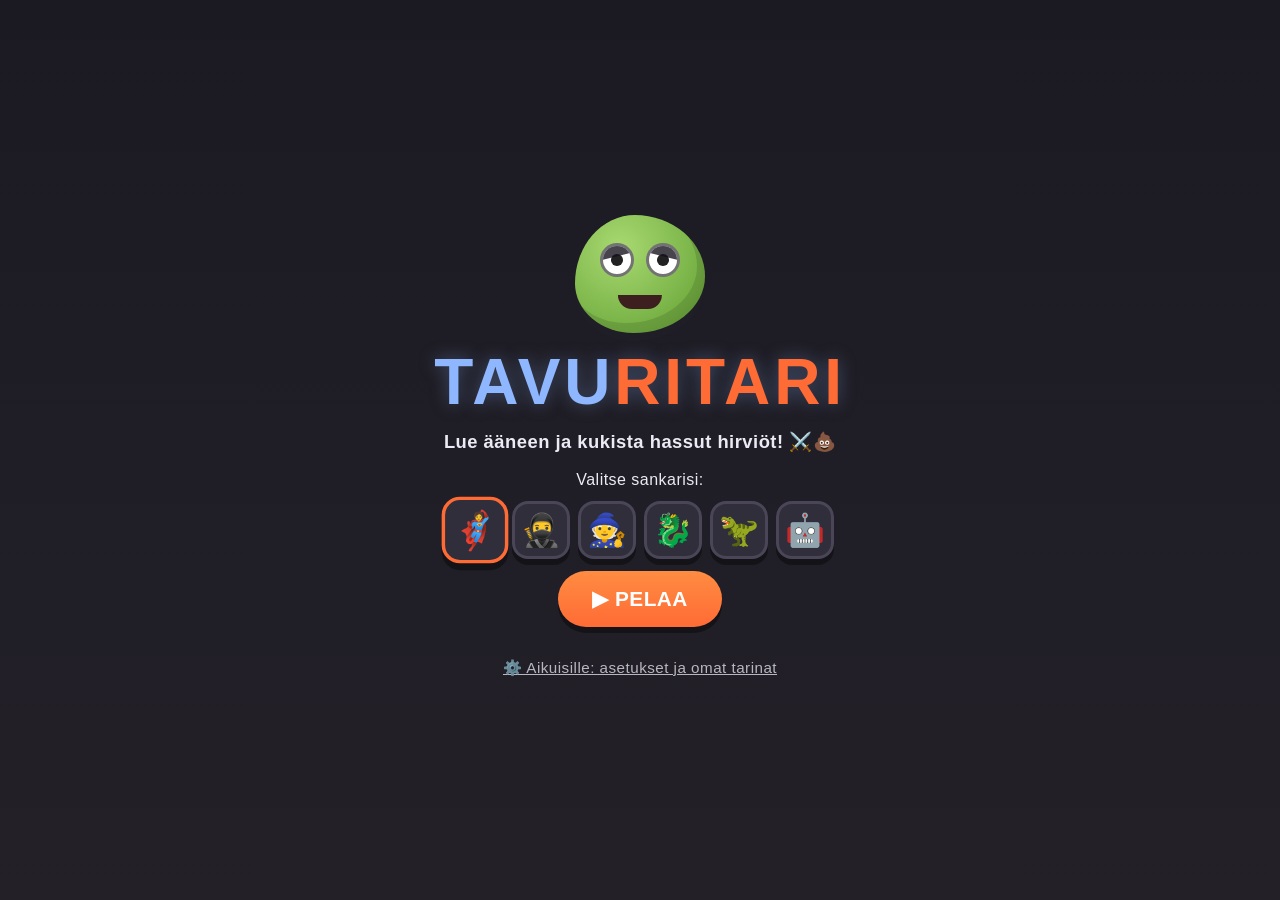
==== index.html @ 2aa35261 "Lisää Tavuritari: lukupeli lukihäiriöiselle lapselle Puheentunnistuksella toimiva taistelupeli, joss" ====
<!DOCTYPE html>
<html lang="fi">
<head>
  <meta charset="utf-8">
  <meta name="viewport" content="width=device-width, initial-scale=1, viewport-fit=cover, user-scalable=no">
  <meta name="description" content="Tavuritari — hauska suomenkielinen lukupeli, jossa kukistetaan hirviöitä lukemalla tavuja, sanoja ja hulluja satuja ääneen.">
  <meta name="apple-mobile-web-app-capable" content="yes">
  <meta name="apple-mobile-web-app-status-bar-style" content="default">
  <meta name="apple-mobile-web-app-title" content="Tavuritari">
  <meta name="theme-color" content="#1b1a22">
  <title>Tavuritari — lue ääneen ja kukista hirviöt!</title>
  <link rel="manifest" href="manifest.webmanifest" data-pwa>
  <link rel="apple-touch-icon" href="icons/ikoni-180.png" data-pwa>
  <link rel="icon" type="image/png" href="icons/ikoni-192.png" data-pwa>
  <link rel="stylesheet" href="tyyli.css">
</head>
<body>

  <!-- ======================= ALKURUUTU ======================= -->
  <section id="alku" class="ruutu nakyy">
    <div class="alku-sisalto">
      <div class="logo-morko morko">
        <div class="morko-vartalo">
          <div class="morko-silmat">
            <div class="morko-silma"><div class="morko-pupilli"></div></div>
            <div class="morko-silma"><div class="morko-pupilli"></div></div>
          </div>
          <div class="morko-suu"></div>
        </div>
      </div>
      <h1>TAVU<span>RITARI</span></h1>
      <p class="alku-kuvaus">Lue ääneen ja kukista hassut hirviöt! ⚔️💩</p>
      <p class="alku-ohje">Valitse sankarisi:</p>
      <div id="avatar-rivi"></div>
      <button id="pelaa-nappi" class="isonappi">▶ PELAA</button>
      <p id="tuki-ilmoitus" class="pikkuteksti"></p>
      <button id="alku-aikuisille" class="linkkinappi">⚙️ Aikuisille: asetukset ja omat tarinat</button>
    </div>
  </section>

  <!-- ======================= PELIRUUTU ======================= -->
  <section id="peli" class="ruutu">

    <header id="ylapalkki">
      <div id="arvonimi-merkki" class="merkki">🧝 Tavutonttu</div>
      <div id="xp-merkki" class="merkki">⭐ 0</div>
      <div class="palkki-napit">
        <button id="reppu-nappi" class="kuvakenappi" aria-label="Aarrereppu">🎒</button>
        <button id="aani-nappi" class="kuvakenappi" aria-label="Äänet päälle tai pois">🔊</button>
        <button id="asetus-nappi" class="kuvakenappi" aria-label="Aikuisten asetukset (pidä pohjassa)">⚙️</button>
      </div>
    </header>

    <main id="pelialue">

      <div id="taistelu">
        <div id="alue-nimi"></div>
        <div id="puhekupla">Hirviö lähestyy!</div>
        <div id="sankari" aria-hidden="true">
          <img id="sankari-kuva" class="sankari-kuva" alt="">
          <span id="sankari-emoji">🦸</span>
        </div>
        <div id="vastustaja-alue">
          <div id="vastustaja-kyltti">
            <div id="vastustaja-nimi">Hirviö</div>
            <div id="vastustaja-hp">
              <div class="hp-palkki"><div id="hp-tayte"></div></div>
              <div id="hp-teksti"></div>
            </div>
          </div>
          <div id="vastustaja" class="morko" data-mieli="perus">
            <img id="vastustaja-kuva" class="morko-kuva" alt="">
            <div class="morko-vartalo">
              <div class="morko-silmat"></div>
              <div class="morko-suu"></div>
            </div>
            <div id="vastustaja-rekvisiitta" class="morko-rekvisiitta"></div>
          </div>
        </div>
      </div>

      <div id="tehtava-alue">
        <div id="tehtava-otsikko">Sano tavu ääneen:</div>
        <div id="tehtava-kortti">
          <div id="tehtava-teksti"></div>
          <div id="tarina-pisteet"></div>
        </div>
        <div id="kuultu"></div>
      </div>

    </main>

    <footer id="ohjaimet">
      <button id="kuuntele-nappi" class="apunappi" aria-label="Kuuntele malli">🔊<br>Kuuntele</button>
      <button id="mikki-nappi" aria-label="Aloita puhuminen">
        <span class="mikki-kuva">🎤</span>
        <span id="mikki-teksti">SANO!</span>
      </button>
      <div id="aikuis-napit" class="piilossa">
        <button id="aikuinen-oikein" class="isonappi vihrea">😃 MENI HYVIN</button>
        <button id="aikuinen-uudestaan" class="isonappi keltainen">🔁 UUDESTAAN</button>
      </div>
      <button id="ohita-nappi" class="apunappi" aria-label="Ohita tehtävä">➡️<br>Ohita</button>
      <button id="pikku-oikein" class="haamunappi" aria-label="Aikuinen: meni oikein">✔ aikuinen:<br>meni oikein</button>
    </footer>

  </section>

  <!-- ======================= PEITTEET ======================= -->

  <div id="voitto" class="peite">
    <div class="peite-kortti juhla">
      <h2 id="voitto-otsikko">Hirviö kukistui!</h2>
      <div id="aarre-emoji" class="jatti-emoji">🧻✨</div>
      <p id="aarre-nimi">Sait aarteen!</p>
      <p id="voitto-xp" class="voitto-xp">+2 ⭐</p>
      <button id="voitto-jatka" class="isonappi">JATKA SEIKKAILUA ⚔️</button>
    </div>
  </div>

  <div id="arvonimi-juhla" class="peite">
    <div class="peite-kortti juhla">
      <h2>🎺 UUSI ARVONIMI! 🎺</h2>
      <div id="arvonimi-emoji" class="jatti-emoji">⚔️</div>
      <p id="arvonimi-teksti">Olet nyt TAVURITARI!</p>
      <button id="arvonimi-jatka" class="isonappi">MAHTAVAA! ▶</button>
    </div>
  </div>

  <div id="aluevaihto" class="peite">
    <div class="peite-kortti juhla">
      <h2>🗝️ UUSI ALUE LÖYTYI!</h2>
      <div id="aluevaihto-emoji" class="jatti-emoji">🚪</div>
      <img id="aluevaihto-ovi" class="ovi-kuva" alt="">
      <p id="aluevaihto-otsikko" class="aluevaihto-otsikko">Varjoisa kirjasto</p>
      <p id="aluevaihto-kuvaus" class="pikkuteksti"></p>
      <button id="aluevaihto-jatka" class="isonappi">ASTU SISÄÄN ⚔️</button>
    </div>
  </div>

  <div id="tarinavalinta" class="peite">
    <div class="peite-kortti">
      <h2>📚 Valitse pomotaistelu!</h2>
      <p class="pikkuteksti">Lue hullu satu virke kerrallaan ja kukista pomo.</p>
      <div id="tarina-lista"></div>
      <button id="tarina-takaisin" class="linkkinappi">⬅ Haluan muita tehtäviä</button>
    </div>
  </div>

  <div id="reppu" class="peite">
    <div class="peite-kortti">
      <h2>🎒 Aarrereppu</h2>
      <div id="reppu-lista"></div>
      <button id="reppu-sulje" class="isonappi">SULJE</button>
    </div>
  </div>

  <div id="mikki-ohje" class="peite">
    <div class="peite-kortti">
      <h2>🎤 Mikrofoni ei ole käytössä</h2>
      <p>Peli ei saanut lupaa kuunnella puhetta, joten se toimii nyt
         <strong>aikuinen kuuntelee</strong> -tilassa: aikuinen kuuntelee
         lukemisen ja painaa 😃- tai 🔁-nappia.</p>
      <p class="pikkuteksti">Luvan saa takaisin Safarin asetuksista:
         aA-kuvake osoiterivillä → Verkkosivuston asetukset → salli Mikrofoni,
         tai iPadin/iPhonen Asetukset → Safari. Puheentunnistus vaatii myös,
         että peli avataan https-osoitteesta.</p>
      <button id="mikki-ohje-sulje" class="isonappi">SELVÄ, JATKETAAN!</button>
    </div>
  </div>

  <div id="vanhemmat" class="peite">
    <div class="peite-kortti vanhemmat-kortti">
      <h2>⚙️ Aikuisten nurkkaus</h2>
      <nav>
        <button data-vali="asetukset" class="valittu">Asetukset</button>
        <button data-vali="sanat">Omat sanat</button>
        <button data-vali="tarinat">Omat tarinat</button>
        <button data-vali="ohjeet">Ohjeet</button>
      </nav>

      <section id="vali-asetukset" class="valilehti nakyy">
        <label class="rivi">
          <input type="checkbox" id="asetus-aanet" checked>
          <span>Ääniefektit</span>
        </label>
        <label class="rivi">
          <input type="checkbox" id="asetus-isot" checked>
          <span>ISOT KIRJAIMET (pois = pienet kirjaimet)</span>
        </label>
        <label class="rivi">
          <input type="checkbox" id="asetus-aikuistila">
          <span>Aikuinen kuuntelee -tila (ei puheentunnistusta: aikuinen
            arvioi lukemisen napeilla)</span>
        </label>
        <label class="rivi">
          <span>Lukutaso nyt:</span>
          <select id="asetus-taso">
            <option value="1">1 — lyhyet tavut (KA)</option>
            <option value="2">2 — isot tavut (KAK)</option>
            <option value="3">3 — sanat tavuittain (KAK-KA)</option>
            <option value="4">4 — pitkät sanat tavuittain</option>
            <option value="5">5 — sanat ilman tavuviivoja</option>
            <option value="6">6 — lyhyet lauseet</option>
            <option value="7">7 — pitkät lauseet</option>
            <option value="8">8 — sadut (pomotaistelut)</option>
          </select>
        </label>
        <p class="vanhemmat-vihje">Taso mukautuu itsestään pelin aikana:
          kolme sujuvaa suoritusta nostaa tasoa, kaksi hankalaa laskee.
          Tästä voi silti hypätä suoraan haluttuun tasoon.</p>
        <button id="nollaa-nappi" class="linkkinappi vaara">🗑 Nollaa edistyminen</button>
      </section>

      <section id="vali-sanat" class="valilehti">
        <p class="vanhemmat-vihje">Kirjoita omia sanoja, yksi per rivi.
          Peli tavuttaa ne itse — tai merkitse tavut viivoilla (kis-sa).
          Sanat sekoittuvat pelin omiin sanoihin.</p>
        <textarea id="omat-sanat-teksti" rows="8" placeholder="kakkakäärme&#10;pissapossu&#10;mahtimainen"></textarea>
        <button id="omat-sanat-tallenna" class="isonappi">💾 Tallenna sanat</button>
      </section>

      <section id="vali-tarinat" class="valilehti">
        <p class="vanhemmat-vihje">Kirjoita tai liitä oma hullu satu.
          Peli jakaa sen virkkeisiin pisteiden kohdalta — jokainen virke on
          yksi osuma pomoon. Lyhyet virkkeet (3–6 sanaa) toimivat parhaiten.</p>
        <input id="oma-tarina-nimi" type="text" placeholder="Tarinan nimi (esim. Kakkavuori)">
        <input id="oma-tarina-emoji" type="text" placeholder="Tunnuskuva-emoji (esim. 💩🗻)">
        <textarea id="oma-tarina-teksti" rows="7" placeholder="Olipa kerran vuori. Se oli tehty kakasta. ..."></textarea>
        <button id="oma-tarina-tallenna" class="isonappi">💾 Tallenna tarina</button>
        <div id="omat-tarinat-lista"></div>
      </section>

      <section id="vali-ohjeet" class="valilehti">
        <p><strong>Näin peli toimii:</strong> lapsi lukee näytön "loitsun"
          ääneen ja painaa mikrofoninappia. Puheentunnistus tarkistaa
          lukemisen — jokainen onnistunut luku on osuma hirviöön.</p>
        <p><strong>Vaikeus mukautuu itsestään:</strong> jos lukeminen sujuu,
          tehtävät vaikeutuvat (tavut → sanat → lauseet → sadut). Jos tulee
          hankalaa, peli helpottaa ja pilkkoo tehtävän paloihin. Sankaritaso
          ja tähdet eivät koskaan laske.</p>
        <p><strong>Puheentunnistus</strong> vaatii mikrofoniluvan ja
          https-osoitteen. Se on tarkoituksella armollinen — ja aikuinen voi
          aina hyväksyä suorituksen ✔-napilla, jos kone kuuli väärin.</p>
        <p><strong>Ilman mikrofonia</strong> voi pelata "aikuinen kuuntelee"
          -tilassa: aikuinen kuuntelee ja painaa 😃 tai 🔁.</p>
        <p class="pikkuteksti">Lisää sisältöä voi tehdä tässä paneelissa tai
          muokkaamalla tiedostoa <code>js/sisalto.js</code> — sinne voi
          lisätä myös hirviöitä, aarteita ja vitsejä.</p>
      </section>

      <button id="vanhemmat-sulje" class="isonappi">✔ VALMIS</button>
    </div>
  </div>

  <div id="toast"></div>
  <div id="konfetti-alusta" aria-hidden="true"></div>

  <script src="js/tavutus.js"></script>
  <script src="js/vertailu.js"></script>
  <script src="js/sisalto.js"></script>
  <script src="js/aanet.js"></script>
  <script src="js/puhe.js"></script>
  <script src="js/peli.js"></script>
  <script>
    // Service worker vain kun peli on omalla palvelimellaan (ei yhden
    // tiedoston versiossa). Mahdollistaa pelaamisen ilman nettiyhteyttä.
    if (!window.YKSITIEDOSTO && "serviceWorker" in navigator && location.protocol === "https:") {
      navigator.serviceWorker.register("sw.js").catch(function () {});
    }
  </script>
</body>
</html>
---- tyyli.css ----
/* =====================================================================
   TAVURITARI — tyylit
   Iso ja selkeä teksti, isot napit, kirkkaat värit. Kirjainväli on
   hieman tavallista suurempi, mikä helpottaa lukihäiriöistä lukijaa.
   ===================================================================== */

* { margin: 0; padding: 0; box-sizing: border-box; }

/* Kirotun koulun tumma väriteema. Lukukortti on tarkoituksella VAALEA
   ja hehkuva kuin taikakirja — iso tumma teksti vaalealla pohjalla on
   lukihäiriöiselle selkeintä luettavaa. */
:root {
  --tausta1: #1b1a22;
  --tausta2: #232028;
  --paneeli: #312e3c;
  --paneeli-reuna: #4a4658;
  --teksti: #eceaf4;
  --lukukortti: #fff6d8;   /* hehkuva lukukortti */
  --lukuteksti: #2f2618;
  --korostus: #ff6b35;
  --tavu1: #1d5fbf;   /* tavujen vuoroväri 1 (vaalealla kortilla) */
  --tavu2: #e2711d;   /* tavujen vuoroväri 2 */
  --vihrea: #3fbf5f;
  --keltainen: #f5a623;
  --punainen: #ff5d5d;
  --varjo: 0 6px 0 rgba(0, 0, 0, 0.35);
}

html, body {
  height: 100%;
  overflow: hidden;
  overscroll-behavior: none;
}

body {
  font-family: ui-rounded, "SF Pro Rounded", "Arial Rounded MT Bold",
               "Comic Sans MS", "Trebuchet MS", Verdana, sans-serif;
  background: linear-gradient(180deg, var(--tausta1), var(--tausta2));
  color: var(--teksti);
  letter-spacing: 0.03em;
  -webkit-user-select: none;
  user-select: none;
  -webkit-tap-highlight-color: transparent;
  touch-action: manipulation;
  position: fixed;
  inset: 0;
}

button {
  font-family: inherit;
  letter-spacing: inherit;
  color: inherit;
  border: none;
  background: none;
  cursor: pointer;
  touch-action: manipulation;
}

.piilossa { display: none !important; }

/* ======================= ruudut ======================= */

.ruutu {
  display: none;
  position: absolute;
  inset: 0;
  padding: env(safe-area-inset-top) env(safe-area-inset-right)
           env(safe-area-inset-bottom) env(safe-area-inset-left);
}

.ruutu.nakyy { display: flex; flex-direction: column; }

/* ======================= alkuruutu ======================= */

#alku { align-items: center; justify-content: center; text-align: center; }

.alku-sisalto {
  max-width: 480px;
  width: 100%;
  padding: 16px;
  display: flex;
  flex-direction: column;
  align-items: center;
  gap: 12px;
}

#alku h1 {
  font-size: clamp(2.4rem, 10vw, 4rem);
  letter-spacing: 0.06em;
  color: #8fb7ff;
  text-shadow: 0 0 18px rgba(143, 183, 255, 0.35);
}

#alku h1 span { color: var(--korostus); }

.alku-kuvaus { font-size: 1.15rem; font-weight: bold; }
.alku-ohje { font-size: 1rem; margin-top: 6px; }

#avatar-rivi { display: flex; gap: 8px; flex-wrap: wrap; justify-content: center; }

.avatar-nappi {
  font-size: 2rem;
  width: 58px;
  height: 58px;
  border-radius: 16px;
  background: var(--paneeli);
  box-shadow: var(--varjo);
  border: 3px solid var(--paneeli-reuna);
  transition: transform 0.15s;
}

.avatar-nappi.valittu {
  border-color: var(--korostus);
  transform: scale(1.15);
}

/* ======================= napit ======================= */

.isonappi {
  background: linear-gradient(180deg, #ff8c42, var(--korostus));
  color: #fff;
  font-size: 1.3rem;
  font-weight: bold;
  padding: 16px 34px;
  border-radius: 999px;
  box-shadow: var(--varjo);
  min-height: 56px;
}

.isonappi:active { transform: translateY(3px); box-shadow: 0 3px 0 rgba(41,48,61,0.15); }
.isonappi.vihrea { background: linear-gradient(180deg, #48c464, var(--vihrea)); }
.isonappi.keltainen { background: linear-gradient(180deg, #ffc14d, var(--keltainen)); }

.linkkinappi {
  font-size: 0.95rem;
  text-decoration: underline;
  color: var(--teksti);
  opacity: 0.75;
  padding: 8px;
}

.linkkinappi.vaara { color: var(--punainen); opacity: 1; }

.pikkuteksti { font-size: 0.85rem; opacity: 0.75; line-height: 1.4; }

/* ======================= yläpalkki ======================= */

#ylapalkki {
  display: flex;
  align-items: center;
  gap: 8px;
  padding: 10px 12px 4px;
}

.merkki {
  background: var(--paneeli);
  border: 2px solid var(--paneeli-reuna);
  border-radius: 999px;
  padding: 8px 14px;
  font-weight: bold;
  font-size: 0.95rem;
  box-shadow: var(--varjo);
  white-space: nowrap;
}

#xp-merkki.poksahdus { animation: poksahdus 0.5s ease; }

@keyframes poksahdus {
  0% { transform: scale(1); }
  40% { transform: scale(1.35); background: rgba(245, 166, 35, 0.45); }
  100% { transform: scale(1); }
}

.palkki-napit { margin-left: auto; display: flex; gap: 6px; }

.kuvakenappi {
  font-size: 1.35rem;
  width: 46px;
  height: 46px;
  border-radius: 14px;
  background: var(--paneeli);
  border: 2px solid var(--paneeli-reuna);
  box-shadow: var(--varjo);
}

/* ======================= pelialue ======================= */

#pelialue {
  flex: 1;
  min-height: 0;
  display: flex;
  flex-direction: column;
  padding: 0 12px;
}

/* ---------- taistelukenttä (areena) ---------- */

#taistelu {
  position: relative;
  height: clamp(190px, 31vh, 310px);
  flex-shrink: 0;
  border-radius: 22px;
  overflow: hidden;
  /* Jos kuvat/areena.png on olemassa, se näkyy — muuten tumma
     iltataivas-liukuväri sen alla. */
  background-image:
    url("kuvat/areena.png"),
    radial-gradient(ellipse at 50% 118%, #6c5b9e 0%, transparent 55%),
    linear-gradient(180deg, #241d45 0%, #3b2f6b 62%, #52447f 100%);
  background-size: cover;
  background-position: center;
  box-shadow: var(--varjo), inset 0 -14px 24px rgba(0,0,0,0.28);
}

#taistelu.ravista { animation: ravista 0.45s ease; }
#pelialue.ravista { animation: ravista 0.45s ease; }

@keyframes ravista {
  0%, 100% { transform: translate(0, 0); }
  20% { transform: translate(-7px, 4px); }
  40% { transform: translate(6px, -5px); }
  60% { transform: translate(-5px, -3px); }
  80% { transform: translate(4px, 4px); }
}

#sankari {
  position: absolute;
  left: 5%;
  bottom: 6px;
  font-size: clamp(3rem, 11vmin, 5rem);
  filter: drop-shadow(0 4px 4px rgba(0,0,0,0.45));
  z-index: 2;
  line-height: 1;
}

.sankari-kuva {
  display: none;
  height: clamp(72px, 17vmin, 130px);
  width: auto;
}

#sankari.kuvallinen .sankari-kuva { display: block; }
#sankari.kuvallinen #sankari-emoji { display: none; }

#sankari.syoksy { animation: syoksy 0.55s ease; }

@keyframes syoksy {
  0% { transform: translateX(0); }
  45% { transform: translateX(26vw) rotate(12deg); }
  100% { transform: translateX(0); }
}

#vastustaja-alue {
  position: absolute;
  right: 4%;
  bottom: 0;
  display: flex;
  flex-direction: column;
  align-items: center;
  gap: 4px;
}

/* Kivinen nimikyltti + HP-palkki (kuten hirviökorteissa) */
#vastustaja-kyltti {
  background: linear-gradient(180deg, #3f3c4c, #2c2935);
  border: 2px solid #5a5568;
  border-radius: 12px;
  padding: 6px 12px;
  text-align: center;
  box-shadow: var(--varjo);
  z-index: 3;
  min-width: 130px;
}

#vastustaja-nimi {
  font-weight: bold;
  font-size: 0.95rem;
  letter-spacing: 0.08em;
  text-transform: uppercase;
}

#vastustaja-hp { display: flex; flex-direction: column; align-items: center; gap: 2px; margin-top: 3px; }

.hp-palkki {
  width: 120px;
  height: 11px;
  background: #17151d;
  border: 2px solid #5a5568;
  border-radius: 999px;
  overflow: hidden;
}

#hp-tayte {
  height: 100%;
  width: 100%;
  background: linear-gradient(90deg, #63d471, #2f9e44);
  transition: width 0.45s ease;
}

#vastustaja-hp.matala #hp-tayte {
  background: linear-gradient(90deg, #ff8c66, #e5484d);
}

#hp-teksti { font-size: 0.72rem; font-weight: bold; opacity: 0.9; }

/* Alueen nimi areenan alareunassa keskellä */
#alue-nimi {
  position: absolute;
  bottom: 6px;
  left: 50%;
  transform: translateX(-50%);
  z-index: 3;
  background: rgba(12, 10, 18, 0.6);
  border: 1px solid rgba(255, 255, 255, 0.18);
  color: #fff;
  font-size: 0.72rem;
  font-weight: bold;
  padding: 4px 10px;
  border-radius: 999px;
  pointer-events: none;
  white-space: nowrap;
}

/* ---------- hirviö (mörkö) ---------- */

.morko {
  --m-vari1: #a8d971;
  --m-vari2: #5f9e2f;
  position: relative;
  width: clamp(110px, 22vmin, 180px);
  height: clamp(100px, 20vmin, 165px);
}

/* Oikea hirviökuva (kuvat/hirvio-*.png) korvaa CSS-hirviön kun löytyy. */
.morko-kuva {
  display: none;
  position: absolute;
  inset: 0;
  width: 100%;
  height: 100%;
  object-fit: contain;
  z-index: 2;
  filter: drop-shadow(0 6px 5px rgba(0,0,0,0.4));
  animation: leiju 3.2s ease-in-out infinite;
}

.morko.kuvallinen .morko-kuva { display: block; }
.morko.kuvallinen .morko-vartalo { display: none; }

.morko.pomo { width: clamp(140px, 27vmin, 220px); height: clamp(126px, 24vmin, 200px); }

.morko-vartalo {
  position: absolute;
  inset: 0;
  background: radial-gradient(circle at 35% 28%, var(--m-vari1), var(--m-vari2));
  border-radius: 46% 54% 55% 45% / 58% 52% 48% 42%;
  box-shadow: inset -8px -10px 0 rgba(0,0,0,0.12), 0 8px 0 rgba(41,48,61,0.15);
  animation: leiju 3.2s ease-in-out infinite;
}

@keyframes leiju {
  0%, 100% { transform: translateY(0) rotate(-1deg); }
  50% { transform: translateY(-9px) rotate(2deg); }
}

.morko-silmat {
  position: absolute;
  top: 22%;
  left: 0;
  right: 0;
  display: flex;
  justify-content: center;
  gap: 9%;
}

.morko-silma {
  position: relative;
  width: 26%;
  aspect-ratio: 1;
  max-width: 42px;
  background: #fff;
  border-radius: 50%;
  border: 3px solid rgba(0,0,0,0.55);
  display: flex;
  align-items: center;
  justify-content: center;
  overflow: hidden;
}

/* Vihaiset kulmakarvat — hurja mutta sarjakuvamainen ilme. */
.morko-silma::before {
  content: "";
  position: absolute;
  top: -8%;
  left: -20%;
  width: 140%;
  height: 42%;
  background: rgba(20, 16, 28, 0.78);
  transform: rotate(-14deg);
  z-index: 1;
}

.morko-silma:nth-child(even)::before { transform: rotate(14deg); }

.morko-pupilli {
  width: 42%;
  aspect-ratio: 1;
  background: #222;
  border-radius: 50%;
  animation: katse 5.5s ease-in-out infinite;
}

@keyframes katse {
  0%, 100% { transform: translate(0, 0); }
  25% { transform: translate(-4px, 2px); }
  55% { transform: translate(4px, -2px); }
  80% { transform: translate(0, 3px); }
}

.morko-suu {
  position: absolute;
  bottom: 20%;
  left: 50%;
  transform: translateX(-50%);
  width: 34%;
  height: 12%;
  background: #3d1f1f;
  border-radius: 4px 4px 999px 999px;
  transition: all 0.25s;
}

.morko[data-mieli="kuuntelee"] .morko-suu {
  width: 16%;
  height: 16%;
  border-radius: 50%;
}

.morko[data-mieli="kuuntelee"] .morko-pupilli { animation: none; transform: scale(1.3); }

.morko[data-mieli="auts"] .morko-suu {
  width: 42%;
  height: 26%;
  border-radius: 50%;
  background: #5a1f1f;
  box-shadow: inset 0 -8px 0 #e2711d;
}

/* Sarvet */
.morko.sarvet .morko-vartalo::before,
.morko.sarvet .morko-vartalo::after {
  content: "";
  position: absolute;
  top: -12%;
  width: 20%;
  height: 28%;
  background: linear-gradient(180deg, #efe6d8, var(--m-vari2));
  clip-path: polygon(50% 0, 100% 100%, 0 100%);
}

.morko.sarvet .morko-vartalo::before { left: 16%; transform: rotate(-18deg); }
.morko.sarvet .morko-vartalo::after { right: 16%; transform: rotate(18deg); }

/* Torahampaat */
.morko.hampaat .morko-suu::before,
.morko.hampaat .morko-suu::after {
  content: "";
  position: absolute;
  top: 0;
  width: 24%;
  height: 64%;
  background: #fff;
  clip-path: polygon(0 0, 100% 0, 50% 100%);
}

.morko.hampaat .morko-suu::before { left: 12%; }
.morko.hampaat .morko-suu::after { right: 12%; }

/* K.O. — ristisilmät kun hirviö kukistuu */
.morko[data-mieli="ko"] .morko-pupilli { display: none; }
.morko[data-mieli="ko"] .morko-silma::after {
  content: "✕";
  position: absolute;
  inset: 0;
  display: flex;
  align-items: center;
  justify-content: center;
  font-weight: 900;
  font-size: clamp(14px, 3.4vmin, 26px);
  color: #2c2c2c;
}

.morko-rekvisiitta {
  position: absolute;
  top: -14px;
  right: -12px;
  font-size: 1.7rem;
  animation: leiju 2.6s ease-in-out infinite reverse;
  z-index: 3;
}

/* Valkoinen viilto joka pyyhkäisee hirviön yli osumassa */
.viilto {
  position: absolute;
  inset: -8%;
  z-index: 4;
  pointer-events: none;
  background: linear-gradient(115deg,
    transparent 40%,
    rgba(255,255,255,0.95) 49%,
    rgba(255,255,255,0.95) 51%,
    transparent 60%);
  animation: viilto 0.4s ease-out forwards;
}

@keyframes viilto {
  0% { transform: translateX(-70%); opacity: 0; }
  25% { opacity: 1; }
  100% { transform: translateX(70%); opacity: 0; }
}

/* Räjähdys kukistumisen päälle */
.rajahdys {
  position: absolute;
  left: 50%;
  top: 50%;
  z-index: 6;
  font-size: clamp(3rem, 9vmin, 5rem);
  transform: translate(-50%, -50%);
  animation: rajahda 0.75s ease forwards;
  pointer-events: none;
}

@keyframes rajahda {
  0% { transform: translate(-50%, -50%) scale(0.3); opacity: 0; }
  30% { opacity: 1; }
  100% { transform: translate(-50%, -50%) scale(2); opacity: 0; }
}

.morko.saapuu { animation: saapuu 0.7s ease; }

@keyframes saapuu {
  0% { transform: translateX(60vw) scale(0.4); opacity: 0; }
  70% { transform: translateX(-8px) scale(1.08); opacity: 1; }
  100% { transform: translateX(0) scale(1); }
}

.morko.tarise { animation: tarise 0.5s ease; }

@keyframes tarise {
  0%, 100% { transform: translateX(0) rotate(0); }
  20% { transform: translateX(-9px) rotate(-6deg); }
  40% { transform: translateX(8px) rotate(5deg); }
  60% { transform: translateX(-6px) rotate(-4deg); }
  80% { transform: translateX(5px) rotate(3deg); }
}

.morko.vaistaa { animation: vaistaa 0.6s ease; }

@keyframes vaistaa {
  0%, 100% { transform: translateX(0); }
  40% { transform: translateX(18px) rotate(8deg) scale(0.96); }
}

.morko.kukistuu { animation: kukistuu 1.1s ease forwards; }

@keyframes kukistuu {
  0% { transform: rotate(0) scale(1); opacity: 1; }
  35% { transform: rotate(20deg) scale(1.08); }
  100% { transform: rotate(160deg) translateY(28vh) scale(0.3); opacity: 0; }
}

/* ---------- puhekupla ---------- */

#puhekupla {
  position: absolute;
  top: 2px;
  left: 4%;
  right: 30%;
  background: #f6f3ff;
  color: #241f2e;
  border-radius: 18px;
  padding: 10px 14px;
  font-size: clamp(0.9rem, 2.6vmin, 1.15rem);
  font-weight: bold;
  box-shadow: var(--varjo);
  z-index: 4;
  line-height: 1.35;
}

#puhekupla::after {
  content: "";
  position: absolute;
  right: 22px;
  bottom: -10px;
  border: 11px solid transparent;
  border-top-color: #f6f3ff;
  border-bottom: 0;
}

#puhekupla.pomppaa { animation: kupla-pomppaa 0.4s ease; }

@keyframes kupla-pomppaa {
  0% { transform: scale(0.7); }
  60% { transform: scale(1.06); }
  100% { transform: scale(1); }
}

/* ---------- tehtäväalue ---------- */

#tehtava-alue {
  flex: 1;
  min-height: 0;
  display: flex;
  flex-direction: column;
  align-items: center;
  justify-content: center;
  gap: 8px;
  padding-bottom: 6px;
}

#tehtava-otsikko { font-size: 1rem; font-weight: bold; opacity: 0.8; text-align: center; }

/* Lukukortti hehkuu kuin taikakirja pimeässä koulussa. */
#tehtava-kortti {
  background: var(--lukukortti);
  color: var(--lukuteksti);
  border-radius: 26px;
  box-shadow: 0 0 32px rgba(255, 214, 120, 0.28), var(--varjo);
  padding: 18px 22px;
  max-width: min(680px, 96%);
  min-height: 96px;
  display: flex;
  flex-direction: column;
  align-items: center;
  justify-content: center;
  gap: 8px;
}

#tehtava-teksti {
  font-size: clamp(2.4rem, 11vmin, 4.6rem);
  font-weight: 800;
  letter-spacing: 0.05em;
  line-height: 1.3;
  text-align: center;
  word-break: break-word;
}

#tehtava-teksti.pitka { font-size: clamp(1.5rem, 6.5vmin, 2.6rem); }
#tehtava-teksti.tosi-pitka { font-size: clamp(1.15rem, 5vmin, 2rem); letter-spacing: 0.03em; }

.tavu.v0 { color: var(--tavu1); }
.tavu.v1 { color: var(--tavu2); }
.tavu.yksivari { color: var(--lukuteksti); }
.viiva { color: #b5bcc9; padding: 0 2px; }

.sana-pala { transition: color 0.2s; }
.sana-pala.oikein { color: var(--vihrea); }

.pala { padding: 0 4px; border-radius: 12px; }
.pala.valmis-pala { color: var(--vihrea); opacity: 0.85; }
.pala.aktiivinen { background: #fff0c9; color: var(--tavu1); box-shadow: 0 0 0 3px var(--keltainen); }
.pala.tuleva { opacity: 0.3; }

#tarina-pisteet { display: flex; gap: 6px; flex-wrap: wrap; justify-content: center; }

.piste {
  width: 12px;
  height: 12px;
  border-radius: 50%;
  background: #c9bfa5;
}

.piste.tehty { background: var(--vihrea); }
.piste.nykyinen { background: var(--keltainen); transform: scale(1.3); }

#kuultu {
  min-height: 1.4em;
  font-size: 0.95rem;
  opacity: 0.65;
  font-style: italic;
  text-align: center;
  padding: 0 10px;
}

/* ======================= ohjaimet ======================= */

#ohjaimet {
  position: relative;
  display: flex;
  align-items: center;
  justify-content: center;
  gap: 14px;
  padding: 6px 12px calc(14px + env(safe-area-inset-bottom));
}

#mikki-nappi {
  width: clamp(92px, 24vmin, 120px);
  height: clamp(92px, 24vmin, 120px);
  border-radius: 50%;
  background: radial-gradient(circle at 32% 28%, #ff8c66, #f2542d);
  color: #fff;
  font-weight: 800;
  box-shadow: 0 8px 0 rgba(41,48,61,0.2);
  display: flex;
  flex-direction: column;
  align-items: center;
  justify-content: center;
  gap: 2px;
}

#mikki-nappi .mikki-kuva { font-size: 2rem; }
#mikki-nappi #mikki-teksti { font-size: 0.72rem; letter-spacing: 0.04em; padding: 0 6px; }
#mikki-nappi:active { transform: translateY(4px); box-shadow: 0 4px 0 rgba(41,48,61,0.2); }

#mikki-nappi.kuuntelee {
  background: radial-gradient(circle at 32% 28%, #ff5d5d, #d92d2d);
  animation: pulssi 1.1s ease-in-out infinite;
}

@keyframes pulssi {
  0%, 100% { box-shadow: 0 8px 0 rgba(41,48,61,0.2), 0 0 0 0 rgba(217,45,45,0.5); }
  50% { box-shadow: 0 8px 0 rgba(41,48,61,0.2), 0 0 0 18px rgba(217,45,45,0); }
}

.apunappi {
  background: var(--paneeli);
  border: 2px solid var(--paneeli-reuna);
  border-radius: 18px;
  padding: 10px 12px;
  font-size: 0.85rem;
  font-weight: bold;
  box-shadow: var(--varjo);
  line-height: 1.3;
  min-width: 74px;
}

#aikuis-napit { display: flex; gap: 10px; flex-wrap: wrap; justify-content: center; }
#aikuis-napit .isonappi { font-size: 1.05rem; padding: 14px 20px; }

.haamunappi {
  position: absolute;
  left: 10px;
  bottom: calc(10px + env(safe-area-inset-bottom));
  font-size: 0.62rem;
  line-height: 1.25;
  opacity: 0.45;
  text-align: left;
  padding: 4px;
}

/* ======================= peitteet ======================= */

.peite {
  display: none;
  position: fixed;
  inset: 0;
  background: rgba(8, 6, 12, 0.72);
  z-index: 20;
  align-items: center;
  justify-content: center;
  padding: 16px;
}

.peite.nakyy { display: flex; }

.peite-kortti {
  background: linear-gradient(180deg, #34313f, #282531);
  border: 3px solid var(--paneeli-reuna);
  border-radius: 26px;
  padding: 22px;
  max-width: 560px;
  width: 100%;
  max-height: calc(100% - 24px);
  overflow-y: auto;
  -webkit-overflow-scrolling: touch;
  display: flex;
  flex-direction: column;
  gap: 12px;
  text-align: center;
  box-shadow: 0 12px 0 rgba(0,0,0,0.35);
}

.peite-kortti h2 { font-size: 1.4rem; }
.peite-kortti.juhla { align-items: center; }

.jatti-emoji { font-size: 4rem; animation: leiju 2.4s ease-in-out infinite; }

.voitto-xp { font-weight: bold; color: var(--keltainen); font-size: 1.2rem; }

/* aluesiirtymä */

.ovi-kuva {
  display: none;
  max-width: min(260px, 70vw);
  border-radius: 14px;
  border: 3px solid var(--paneeli-reuna);
  margin: 0 auto;
}

#aluevaihto.ovellinen .ovi-kuva { display: block; }
#aluevaihto.ovellinen .jatti-emoji { display: none; }

.aluevaihto-otsikko {
  font-size: 1.5rem;
  font-weight: 800;
  letter-spacing: 0.06em;
  color: var(--keltainen);
  text-transform: uppercase;
}

/* tarinavalinta */

#tarina-lista {
  display: grid;
  grid-template-columns: repeat(auto-fill, minmax(140px, 1fr));
  gap: 10px;
}

.tarina-kortti {
  background: #3a3746;
  color: var(--teksti);
  border: 3px solid var(--keltainen);
  border-radius: 18px;
  padding: 12px 8px;
  display: flex;
  flex-direction: column;
  align-items: center;
  gap: 6px;
}

.tarina-kortti:active { transform: scale(0.96); }
.tarina-emoji { font-size: 2rem; }
.tarina-nimi { font-weight: bold; font-size: 0.95rem; }
.tarina-tieto { font-size: 0.75rem; opacity: 0.7; }

/* reppu */

#reppu-lista { display: flex; flex-direction: column; gap: 8px; text-align: left; }

.aarre-rivi {
  display: flex;
  align-items: center;
  gap: 10px;
  background: #3a3746;
  border-radius: 14px;
  padding: 8px 12px;
}

.aarre-rivi-emoji { font-size: 1.5rem; }
.aarre-rivi-nimi { flex: 1; font-weight: bold; font-size: 0.95rem; }
.aarre-rivi-maara { font-weight: bold; opacity: 0.7; }
.reppu-tyhja { opacity: 0.75; }

/* vanhempien paneeli */

.vanhemmat-kortti { text-align: left; }

#vanhemmat nav { display: flex; gap: 6px; flex-wrap: wrap; }

#vanhemmat nav button {
  background: #3a3746;
  border: 2px solid var(--paneeli-reuna);
  border-radius: 999px;
  padding: 8px 14px;
  font-size: 0.9rem;
  font-weight: bold;
}

#vanhemmat nav button.valittu { background: #3e6fd9; border-color: #3e6fd9; color: #fff; }

.valilehti { display: none; flex-direction: column; gap: 10px; }
.valilehti.nakyy { display: flex; }

.valilehti .rivi {
  display: flex;
  align-items: center;
  gap: 10px;
  font-size: 0.95rem;
  line-height: 1.35;
}

.valilehti input[type="checkbox"] { width: 22px; height: 22px; flex-shrink: 0; }

.valilehti select,
.valilehti input[type="text"],
.valilehti textarea {
  font-family: inherit;
  font-size: 1rem;
  padding: 10px;
  border: 2px solid var(--paneeli-reuna);
  border-radius: 12px;
  width: 100%;
  background: #1f1d27;
  color: var(--teksti);
}

.valilehti textarea { resize: vertical; line-height: 1.5; }

.vanhemmat-vihje { font-size: 0.85rem; opacity: 0.75; line-height: 1.45; }

.oma-tarina-rivi {
  display: flex;
  align-items: center;
  justify-content: space-between;
  gap: 8px;
  background: #3a3746;
  border-radius: 12px;
  padding: 8px 12px;
  font-size: 0.95rem;
}

.poista-nappi {
  background: var(--punainen);
  color: #fff;
  border-radius: 10px;
  width: 34px;
  height: 34px;
  font-weight: bold;
  flex-shrink: 0;
}

#vali-ohjeet p { font-size: 0.92rem; line-height: 1.5; }
#vali-ohjeet code { background: #1f1d27; padding: 1px 6px; border-radius: 6px; font-size: 0.85em; }

/* ======================= efektit ======================= */

#toast {
  position: fixed;
  left: 50%;
  bottom: 24%;
  transform: translateX(-50%) translateY(20px);
  background: rgba(41,48,61,0.92);
  color: #fff;
  padding: 12px 20px;
  border-radius: 999px;
  font-weight: bold;
  font-size: 0.95rem;
  opacity: 0;
  pointer-events: none;
  transition: opacity 0.3s, transform 0.3s;
  z-index: 40;
  max-width: 90vw;
  text-align: center;
}

#toast.nakyy { opacity: 1; transform: translateX(-50%) translateY(0); }

#konfetti-alusta {
  position: fixed;
  inset: 0;
  pointer-events: none;
  overflow: hidden;
  z-index: 30;
}

.konfetti {
  position: absolute;
  top: -40px;
  animation: putoa linear forwards;
}

@keyframes putoa {
  0% { transform: translateY(0) rotate(0); opacity: 1; }
  100% { transform: translateY(110vh) rotate(540deg); opacity: 0.85; }
}

.lentava-loitsu {
  position: fixed;
  z-index: 25;
  font-size: 1.6rem;
  font-weight: 800;
  color: var(--tavu1);
  text-shadow: 0 0 12px #ffe28a, 0 0 4px #fff;
  transform: translate(-50%, -50%);
  transition: transform 0.55s cubic-bezier(0.5, -0.2, 0.7, 1), opacity 0.55s;
  pointer-events: none;
  white-space: nowrap;
  max-width: 90vw;
  overflow: hidden;
}

.vahinko-luku {
  position: absolute;
  right: 12%;
  top: 8%;
  font-size: 1.6rem;
  font-weight: 800;
  color: var(--punainen);
  text-shadow: 0 2px 0 #fff;
  animation: leijaa-ylos 1s ease forwards;
  z-index: 6;
  pointer-events: none;
}

.vahinko-luku.kriittinen { font-size: 2rem; color: #c1121f; }

@keyframes leijaa-ylos {
  0% { transform: translateY(0) scale(0.6); opacity: 0; }
  25% { transform: translateY(-10px) scale(1.2); opacity: 1; }
  100% { transform: translateY(-52px) scale(1); opacity: 0; }
}

/* ======================= alkuruudun mörkö ======================= */

.logo-morko { width: 130px; height: 118px; position: relative; }
.logo-morko .morko-vartalo { animation-duration: 2.6s; }
.logo-morko .morko-silmat { top: 24%; }

/* ======================= isommat näytöt ======================= */

@media (min-width: 700px) and (min-height: 700px) {
  #tehtava-otsikko { font-size: 1.25rem; }
  .merkki { font-size: 1.1rem; }
  .apunappi { font-size: 1rem; min-width: 92px; }
  #puhekupla { font-size: 1.25rem; }
}
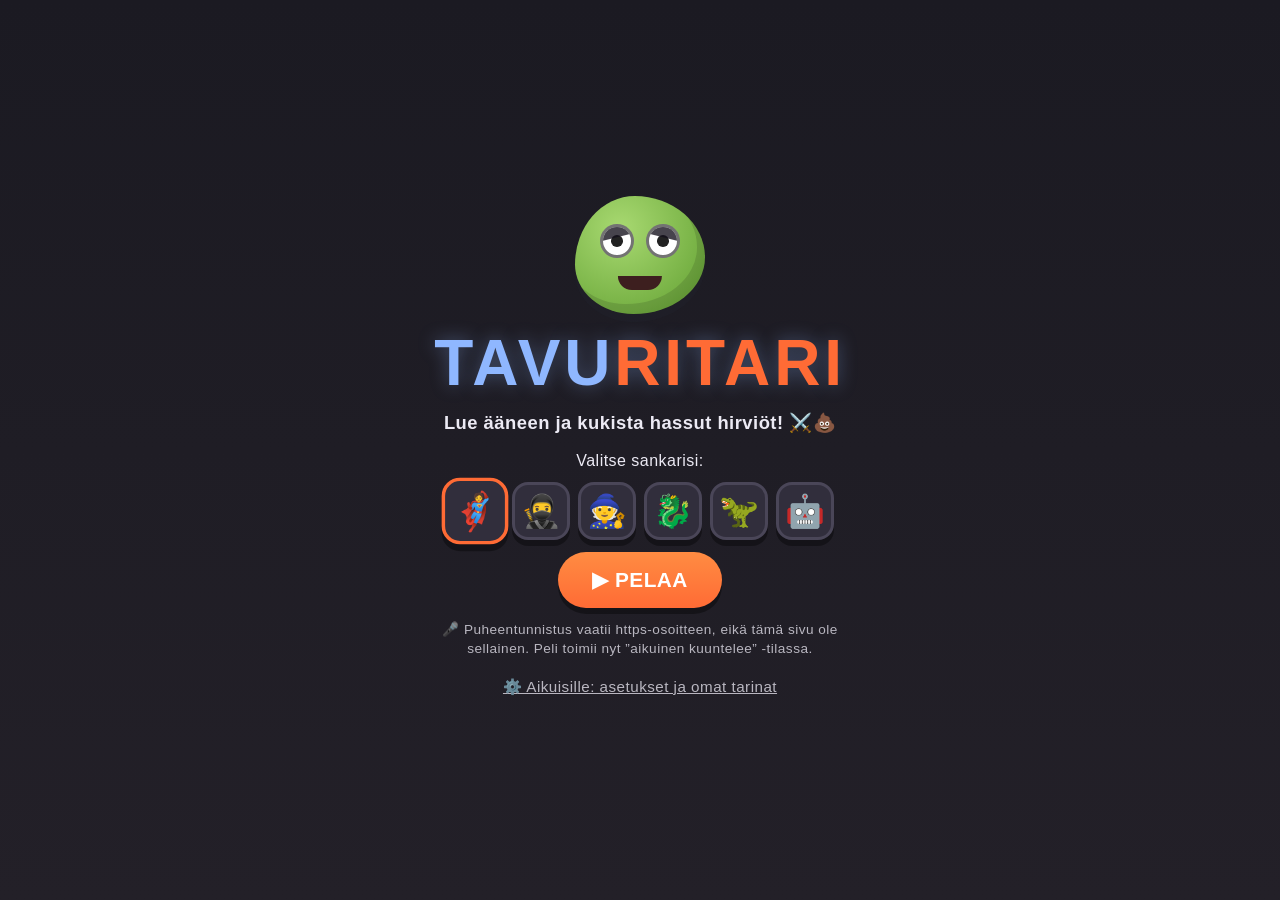
==== commit 951a86a9: "Säädettävä puheääni ja luotettavampi puheentunnistus ÄÄNI Peli ei tuota ääntä itse vaan käyttää lait" ====
--- a/index.html
+++ b/index.html
@@ -44,6 +44,7 @@
     <header id="ylapalkki">
       <div id="arvonimi-merkki" class="merkki">🧝 Tavutonttu</div>
       <div id="xp-merkki" class="merkki">⭐ 0</div>
+      <button id="kolikko-merkki" class="merkki" aria-label="Avaa kauppa">🪙 0</button>
       <div class="palkki-napit">
         <button id="reppu-nappi" class="kuvakenappi" aria-label="Aarrereppu">🎒</button>
         <button id="aani-nappi" class="kuvakenappi" aria-label="Äänet päälle tai pois">🔊</button>
@@ -55,11 +56,13 @@
 
       <div id="taistelu">
         <div id="alue-nimi"></div>
+        <div id="kombo-merkki"></div>
         <div id="puhekupla">Hirviö lähestyy!</div>
         <div id="sankari" aria-hidden="true">
           <img id="sankari-kuva" class="sankari-kuva" alt="">
           <span id="sankari-emoji">🦸</span>
         </div>
+        <div id="sankari-rivi" aria-hidden="true"></div>
         <div id="vastustaja-alue">
           <div id="vastustaja-kyltti">
             <div id="vastustaja-nimi">Hirviö</div>
@@ -83,6 +86,7 @@
         <div id="tehtava-otsikko">Sano tavu ääneen:</div>
         <div id="tehtava-kortti">
           <div id="tehtava-teksti"></div>
+          <div id="valinta-napit"></div>
           <div id="tarina-pisteet"></div>
         </div>
         <div id="kuultu"></div>
@@ -92,7 +96,7 @@
 
     <footer id="ohjaimet">
       <button id="kuuntele-nappi" class="apunappi" aria-label="Kuuntele malli">🔊<br>Kuuntele</button>
-      <button id="mikki-nappi" aria-label="Aloita puhuminen">
+      <button id="mikki-nappi" aria-label="Pidä pohjassa ja lue ääneen">
         <span class="mikki-kuva">🎤</span>
         <span id="mikki-teksti">SANO!</span>
       </button>
@@ -152,6 +156,17 @@
       <h2>🎒 Aarrereppu</h2>
       <div id="reppu-lista"></div>
       <button id="reppu-sulje" class="isonappi">SULJE</button>
+    </div>
+  </div>
+
+  <div id="kauppa" class="peite">
+    <div class="peite-kortti">
+      <h2>🏪 Kummituskauppa</h2>
+      <p id="kauppa-saldo" class="kauppa-saldo">Kolikkosi: 🪙 0</p>
+      <p class="pikkuteksti">Kolikoita saa lukemalla ja kukistamalla hirviöitä.
+        Miekat tekevät lisää vahinkoa ja kilvet kestävät enemmän!</p>
+      <div id="kauppa-lista"></div>
+      <button id="kauppa-sulje" class="isonappi">SULJE</button>
     </div>
   </div>
 
@@ -176,6 +191,9 @@
         <button data-vali="asetukset" class="valittu">Asetukset</button>
         <button data-vali="sanat">Omat sanat</button>
         <button data-vali="tarinat">Omat tarinat</button>
+        <button data-vali="aani">Ääni</button>
+        <button data-vali="raportti">Raportti</button>
+        <button data-vali="mikkitesti">Mikrofonitesti</button>
         <button data-vali="ohjeet">Ohjeet</button>
       </nav>
 
@@ -196,14 +214,16 @@
         <label class="rivi">
           <span>Lukutaso nyt:</span>
           <select id="asetus-taso">
-            <option value="1">1 — lyhyet tavut (KA)</option>
-            <option value="2">2 — isot tavut (KAK)</option>
-            <option value="3">3 — sanat tavuittain (KAK-KA)</option>
-            <option value="4">4 — pitkät sanat tavuittain</option>
-            <option value="5">5 — sanat ilman tavuviivoja</option>
-            <option value="6">6 — lyhyet lauseet</option>
-            <option value="7">7 — pitkät lauseet</option>
-            <option value="8">8 — sadut (pomotaistelut)</option>
+            <option value="1">1 — kirjaimen äänne (napautus)</option>
+            <option value="2">2 — kuuntele ja valitse tavu (napautus)</option>
+            <option value="3">3 — lyhyet tavut ääneen (KA)</option>
+            <option value="4">4 — isot tavut ääneen (KAK)</option>
+            <option value="5">5 — sanat tavuittain (KAK-KA)</option>
+            <option value="6">6 — pitkät sanat tavuittain</option>
+            <option value="7">7 — sanat ilman tavuviivoja</option>
+            <option value="8">8 — lyhyet lauseet</option>
+            <option value="9">9 — pitkät lauseet</option>
+            <option value="10">10 — sadut (pomotaistelut)</option>
           </select>
         </label>
         <p class="vanhemmat-vihje">Taso mukautuu itsestään pelin aikana:
@@ -229,6 +249,91 @@
         <textarea id="oma-tarina-teksti" rows="7" placeholder="Olipa kerran vuori. Se oli tehty kakasta. ..."></textarea>
         <button id="oma-tarina-tallenna" class="isonappi">💾 Tallenna tarina</button>
         <div id="omat-tarinat-lista"></div>
+      </section>
+
+      <section id="vali-aani" class="valilehti">
+        <p id="aani-varoitus" class="aani-varoitus piilossa"></p>
+
+        <label class="rivi pystyyn">
+          <span>Puheääni</span>
+          <select id="aani-valinta"></select>
+        </label>
+        <p class="vanhemmat-vihje">Äänen laadun ratkaisee laite, ei peli.
+          iPadilla ja iPhonella kannattaa ladata parannettu suomenkielinen
+          ääni: <strong>Asetukset → Käyttöapu → Puhuttu sisältö → Äänet →
+          Suomi → Satu</strong> ja lataa <em>Parannettu</em>-versio. Se
+          kuulostaa selvästi luonnollisemmalta kuin peruslaatuinen.</p>
+
+        <label class="rivi pystyyn">
+          <span>Puhenopeus: <b id="aani-nopeus-arvo">0.8</b></span>
+          <input type="range" id="aani-nopeus" min="0.5" max="1.2" step="0.05" value="0.8">
+        </label>
+
+        <label class="rivi pystyyn">
+          <span>Äänenkorkeus: <b id="aani-korkeus-arvo">1.0</b></span>
+          <input type="range" id="aani-korkeus" min="0.5" max="1.4" step="0.05" value="1.0">
+        </label>
+
+        <label class="rivi">
+          <input type="checkbox" id="aani-hahmo" checked>
+          <span>Velhoääni hirviöiden repliikeissä (matala ja verkkainen).
+            Mallilukeminen käyttää aina selkeää ääntä.</span>
+        </label>
+
+        <div class="aani-napit">
+          <button id="aani-esiasetus-selkea" class="isonappi vihrea">👩‍🏫 Selkeä opettaja</button>
+          <button id="aani-esiasetus-velho" class="isonappi">🧙 Velho</button>
+        </div>
+        <button id="aani-kokeile" class="isonappi keltainen">🔊 Kokeile ääntä</button>
+      </section>
+
+      <section id="vali-raportti" class="valilehti">
+        <p class="vanhemmat-vihje">Miten harjoittelu on sujunut.
+          <em>Sujui itsenäisesti</em> = meni ensimmäisellä yrityksellä ilman apuja.
+          <em>Harjoiteltu mallin kanssa</em> ei ole epäonnistuminen vaan tieto
+          siitä, missä tukea on tarvittu — peli ei rankaise avun pyytämisestä
+          millään tavalla.</p>
+        <div id="raportti-luvut"></div>
+        <h3 class="raportti-otsikko">Viimeiset 7 päivää</h3>
+        <div id="raportti-paivat"></div>
+        <h3 class="raportti-otsikko">Kertauksessa juuri nyt</h3>
+        <div id="raportti-hankalat"></div>
+        <button id="raportti-tyhjenna" class="linkkinappi vaara">🗑 Tyhjennä tilastot</button>
+      </section>
+
+      <section id="vali-mikkitesti" class="valilehti">
+        <p class="vanhemmat-vihje">Tämä testi kertoo, toimiiko puheentunnistus
+          <strong>tämän lapsen äänellä ja tällä laitteella</strong>. Se on
+          pelin tärkein yksittäinen kysymys: jos tunnistin hylkää oikein
+          luettuja tai hyväksyy vääriä, kannattaa pelata
+          "aikuinen kuuntelee" -tilassa. Kestää noin 5 minuuttia.</p>
+        <p class="vanhemmat-vihje"><strong>Näin testi tehdään:</strong> lapsi
+          lukee ruudulla näkyvän sanan ääneen. Peli kertoo, mitä se kuuli ja
+          hyväksyikö se suorituksen. Sinä kerrot, lukiko lapsi <em>oikeasti</em>
+          oikein. Näistä kahdesta tiedosta syntyy tulos.</p>
+
+        <div id="mikkitesti-diagnoosi" class="diagnoosi"></div>
+
+        <div id="mikkitesti-alku">
+          <button id="mikkitesti-aloita" class="isonappi">🎤 ALOITA TESTI</button>
+        </div>
+
+        <div id="mikkitesti-kesken" class="piilossa">
+          <div id="mikkitesti-edistyminen" class="mikkitesti-edistyminen"></div>
+          <div id="mikkitesti-kohde" class="mikkitesti-kohde"></div>
+          <button id="mikkitesti-kuuntele" class="isonappi">🎤 KUUNTELE LUKEMINEN</button>
+          <div id="mikkitesti-kuultu" class="mikkitesti-kuultu"></div>
+          <div id="mikkitesti-tuomio" class="piilossa">
+            <p class="vanhemmat-vihje">Lukiko lapsi tämän oikein?</p>
+            <div class="mikkitesti-napit">
+              <button id="mikkitesti-oikein" class="isonappi vihrea">👍 LUKI OIKEIN</button>
+              <button id="mikkitesti-vaarin" class="isonappi keltainen">👎 EI LUKENUT OIKEIN</button>
+            </div>
+          </div>
+          <button id="mikkitesti-keskeyta" class="linkkinappi">Keskeytä testi</button>
+        </div>
+
+        <div id="mikkitesti-tulos" class="piilossa"></div>
       </section>
 
       <section id="vali-ohjeet" class="valilehti">
--- a/tyyli.css
+++ b/tyyli.css
@@ -226,12 +226,70 @@
 #sankari {
   position: absolute;
   left: 5%;
-  bottom: 6px;
+  bottom: 24px;
   font-size: clamp(3rem, 11vmin, 5rem);
   filter: drop-shadow(0 4px 4px rgba(0,0,0,0.45));
   z-index: 2;
   line-height: 1;
 }
+
+/* Kilvet ja varusteet sankarin jalkojen alla */
+#sankari-rivi {
+  position: absolute;
+  left: 4%;
+  bottom: 5px;
+  z-index: 2;
+  font-size: 0.8rem;
+  letter-spacing: 0.05em;
+  text-shadow: 0 1px 2px rgba(0,0,0,0.6);
+  pointer-events: none;
+}
+
+#sankari.vaistohyppy { animation: vaistohyppy 0.7s ease; }
+
+@keyframes vaistohyppy {
+  0%, 100% { transform: translateY(0); }
+  30% { transform: translateY(-34px) rotate(-10deg); }
+  55% { transform: translateY(0); }
+  70% { transform: translateY(-10px); }
+}
+
+.kilpi-valays {
+  position: absolute;
+  z-index: 6;
+  font-size: 2.6rem;
+  transform: translate(-50%, -50%);
+  animation: kilpivalays 0.8s ease forwards;
+  pointer-events: none;
+  filter: drop-shadow(0 0 14px #8fb7ff);
+}
+
+@keyframes kilpivalays {
+  0% { transform: translate(-50%, -50%) scale(0.4); opacity: 0; }
+  30% { transform: translate(-50%, -50%) scale(1.5); opacity: 1; }
+  100% { transform: translate(-50%, -50%) scale(1); opacity: 0; }
+}
+
+/* Kombomittari */
+#kombo-merkki {
+  display: none;
+  position: absolute;
+  left: 8px;
+  top: 42%;
+  z-index: 3;
+  background: linear-gradient(180deg, #ff8c42, #e2711d);
+  color: #fff;
+  font-weight: 800;
+  font-size: 0.8rem;
+  letter-spacing: 0.05em;
+  padding: 5px 11px;
+  border-radius: 999px;
+  box-shadow: 0 0 14px rgba(255, 140, 66, 0.55);
+  pointer-events: none;
+}
+
+#kombo-merkki.nakyy { display: block; }
+#kombo-merkki.poksahdus { animation: poksahdus 0.5s ease; }
 
 .sankari-kuva {
   display: none;
@@ -712,6 +770,8 @@
 #mikki-nappi #mikki-teksti { font-size: 0.72rem; letter-spacing: 0.04em; padding: 0 6px; }
 #mikki-nappi:active { transform: translateY(4px); box-shadow: 0 4px 0 rgba(41,48,61,0.2); }
 
+#mikki-nappi { -webkit-touch-callout: none; }
+
 #mikki-nappi.kuuntelee {
   background: radial-gradient(circle at 32% 28%, #ff5d5d, #d92d2d);
   animation: pulssi 1.1s ease-in-out infinite;
@@ -850,6 +910,272 @@
 .aarre-rivi-nimi { flex: 1; font-weight: bold; font-size: 0.95rem; }
 .aarre-rivi-maara { font-weight: bold; opacity: 0.7; }
 .reppu-tyhja { opacity: 0.75; }
+
+/* valintatehtävä: kuuntele ja napauta */
+
+#valinta-napit {
+  display: none;
+  gap: 10px;
+  flex-wrap: wrap;
+  justify-content: center;
+  margin-top: 4px;
+}
+
+#valinta-napit.nakyy { display: flex; }
+
+.valinta-nappi {
+  background: linear-gradient(180deg, #ffffff, #f0e8cf);
+  color: var(--lukuteksti);
+  font-weight: 800;
+  font-size: clamp(1.8rem, 8vmin, 3rem);
+  letter-spacing: 0.05em;
+  min-width: clamp(76px, 22vmin, 130px);
+  padding: 12px 18px;
+  border: 3px solid #c9bfa5;
+  border-radius: 18px;
+  box-shadow: 0 5px 0 rgba(0, 0, 0, 0.25);
+}
+
+.valinta-nappi:active { transform: translateY(3px); box-shadow: 0 2px 0 rgba(0,0,0,0.25); }
+
+.valinta-nappi.oikein {
+  background: linear-gradient(180deg, #7ee19a, #2f9e44);
+  border-color: #2f9e44;
+  color: #10321a;
+}
+
+.valinta-nappi.vaara {
+  background: linear-gradient(180deg, #e4e0d6, #cfc7b6);
+  border-color: #b3aa96;
+  color: #6f6857;
+  opacity: 0.55;
+}
+
+.valinta-nappi.hohtaa {
+  border-color: var(--keltainen);
+  box-shadow: 0 5px 0 rgba(0,0,0,0.25), 0 0 22px var(--keltainen);
+  animation: hohda 1.1s ease-in-out infinite;
+}
+
+@keyframes hohda {
+  0%, 100% { transform: scale(1); }
+  50% { transform: scale(1.06); }
+}
+
+.valinta-nappi.tarise { animation: tarise 0.45s ease; }
+
+.kuuntelukuva {
+  font-size: clamp(2.6rem, 12vmin, 4rem);
+  line-height: 1;
+  animation: kuuntelusyke 1.8s ease-in-out infinite;
+}
+
+@keyframes kuuntelusyke {
+  0%, 100% { transform: scale(1); opacity: 0.9; }
+  50% { transform: scale(1.1); opacity: 1; }
+}
+
+.valinta-vihje {
+  font-size: 1rem;
+  font-weight: bold;
+  color: var(--tavu2);
+  letter-spacing: 0.04em;
+}
+
+/* Valintatehtävässä Kuuntele on pääkomento */
+.apunappi.iso-kuuntele {
+  background: linear-gradient(180deg, #ff8c42, var(--korostus));
+  color: #fff;
+  border-color: var(--korostus);
+  font-size: 1rem;
+  padding: 16px 22px;
+  min-width: 130px;
+}
+
+/* ääniasetukset */
+
+.valilehti .rivi.pystyyn {
+  flex-direction: column;
+  align-items: stretch;
+  gap: 6px;
+}
+
+.valilehti input[type="range"] {
+  width: 100%;
+  height: 34px;
+  accent-color: var(--korostus);
+}
+
+.aani-varoitus {
+  background: rgba(255, 93, 93, 0.15);
+  border: 2px solid var(--punainen);
+  border-radius: 12px;
+  padding: 12px 14px;
+  font-size: 0.9rem;
+  line-height: 1.45;
+}
+
+.aani-napit { display: flex; gap: 8px; flex-wrap: wrap; }
+.aani-napit .isonappi { flex: 1; min-width: 150px; font-size: 1rem; padding: 14px 16px; }
+
+/* diagnoosi */
+
+.diagnoosi {
+  display: flex;
+  flex-direction: column;
+  gap: 4px;
+  background: #1f1d27;
+  border-radius: 12px;
+  padding: 10px 12px;
+  font-size: 0.85rem;
+}
+
+.diagnoosi-rivi { display: flex; align-items: baseline; gap: 8px; }
+.diagnoosi-merkki { color: var(--vihrea); font-weight: 800; flex-shrink: 0; }
+.diagnoosi-rivi.pielessa .diagnoosi-merkki { color: var(--punainen); }
+.diagnoosi-nimi { flex: 1; }
+.diagnoosi-arvo { opacity: 0.7; text-align: right; }
+.diagnoosi-rivi.pielessa .diagnoosi-arvo { opacity: 1; color: var(--punainen); }
+
+/* mikrofonitesti */
+
+.mikkitesti-edistyminen { font-size: 0.8rem; opacity: 0.7; font-weight: bold; }
+
+.mikkitesti-kohde {
+  background: var(--lukukortti);
+  color: var(--lukuteksti);
+  border-radius: 16px;
+  padding: 16px;
+  text-align: center;
+  font-size: clamp(1.4rem, 6vmin, 2.2rem);
+  font-weight: 800;
+  letter-spacing: 0.04em;
+  margin: 8px 0;
+}
+
+.mikkitesti-kuultu { font-size: 0.92rem; line-height: 1.5; min-height: 1.4em; }
+
+.mikkitesti-napit { display: flex; gap: 8px; flex-wrap: wrap; }
+.mikkitesti-napit .isonappi { font-size: 0.95rem; padding: 12px 16px; flex: 1; min-width: 140px; }
+
+.mikkitesti-luvut {
+  display: grid;
+  grid-template-columns: repeat(auto-fit, minmax(120px, 1fr));
+  gap: 8px;
+  margin: 10px 0;
+}
+
+#mikkitesti-tulos { display: flex; flex-direction: column; gap: 8px; }
+#mikkitesti-tulos.piilossa { display: none; }
+#mikkitesti-tulos .raportti-otsikko { font-size: 1.1rem; }
+#mikkitesti-tulos.tulos-hyva .raportti-otsikko { color: var(--vihrea); }
+#mikkitesti-tulos.tulos-keski .raportti-otsikko { color: var(--keltainen); }
+#mikkitesti-tulos.tulos-heikko .raportti-otsikko { color: var(--punainen); }
+
+#mikkitesti-kesken { display: flex; flex-direction: column; gap: 8px; }
+#mikkitesti-kesken.piilossa { display: none; }
+
+.hankala-rivi.kertauksessa { border-left: 3px solid var(--keltainen); }
+
+/* kauppa */
+
+.kauppa-saldo { font-weight: 800; font-size: 1.15rem; color: var(--keltainen); }
+
+#kauppa-lista {
+  display: grid;
+  grid-template-columns: repeat(auto-fill, minmax(150px, 1fr));
+  gap: 10px;
+}
+
+.kauppa-kortti {
+  background: #3a3746;
+  border: 2px solid var(--paneeli-reuna);
+  border-radius: 16px;
+  padding: 12px 8px;
+  display: flex;
+  flex-direction: column;
+  align-items: center;
+  gap: 6px;
+}
+
+.kauppa-kortti.omistettu { border-color: var(--vihrea); }
+.kauppa-emoji { font-size: 2rem; }
+.kauppa-nimi { font-weight: bold; font-size: 0.95rem; }
+.kauppa-kuvaus { font-size: 0.75rem; opacity: 0.75; line-height: 1.35; flex: 1; }
+.kauppa-omistettu { font-weight: bold; color: var(--vihrea); }
+
+.kauppa-osta {
+  font-size: 0.85rem;
+  padding: 10px 14px;
+  min-height: 0;
+}
+
+.kauppa-osta:disabled {
+  filter: grayscale(1);
+  opacity: 0.55;
+}
+
+/* raportti */
+
+.raportti-otsikko { font-size: 1rem; margin-top: 4px; }
+
+#raportti-luvut {
+  display: grid;
+  grid-template-columns: repeat(auto-fill, minmax(110px, 1fr));
+  gap: 8px;
+}
+
+.raportti-chip {
+  background: #3a3746;
+  border-radius: 12px;
+  padding: 10px 6px;
+  text-align: center;
+}
+
+.raportti-arvo { font-size: 1.3rem; font-weight: 800; color: var(--keltainen); }
+.raportti-nimi { font-size: 0.72rem; opacity: 0.75; }
+
+#raportti-paivat {
+  display: flex;
+  align-items: flex-end;
+  justify-content: space-between;
+  gap: 6px;
+  padding: 4px 2px;
+}
+
+.paiva-pylvas {
+  flex: 1;
+  display: flex;
+  flex-direction: column;
+  align-items: center;
+  justify-content: flex-end;
+  gap: 3px;
+}
+
+.paiva-maara { font-size: 0.7rem; opacity: 0.8; min-height: 1em; }
+
+.paiva-palkki {
+  width: 70%;
+  max-width: 34px;
+  background: linear-gradient(180deg, #63d471, #2f9e44);
+  border-radius: 6px 6px 2px 2px;
+}
+
+.paiva-nimi { font-size: 0.65rem; opacity: 0.6; }
+
+.hankala-rivi {
+  display: flex;
+  justify-content: space-between;
+  gap: 8px;
+  background: #3a3746;
+  border-radius: 10px;
+  padding: 7px 12px;
+  font-size: 0.9rem;
+  margin-bottom: 6px;
+}
+
+.hankala-teksti { overflow: hidden; text-overflow: ellipsis; white-space: nowrap; }
+.hankala-maara { font-weight: 800; color: var(--korostus); flex-shrink: 0; }
 
 /* vanhempien paneeli */
 
